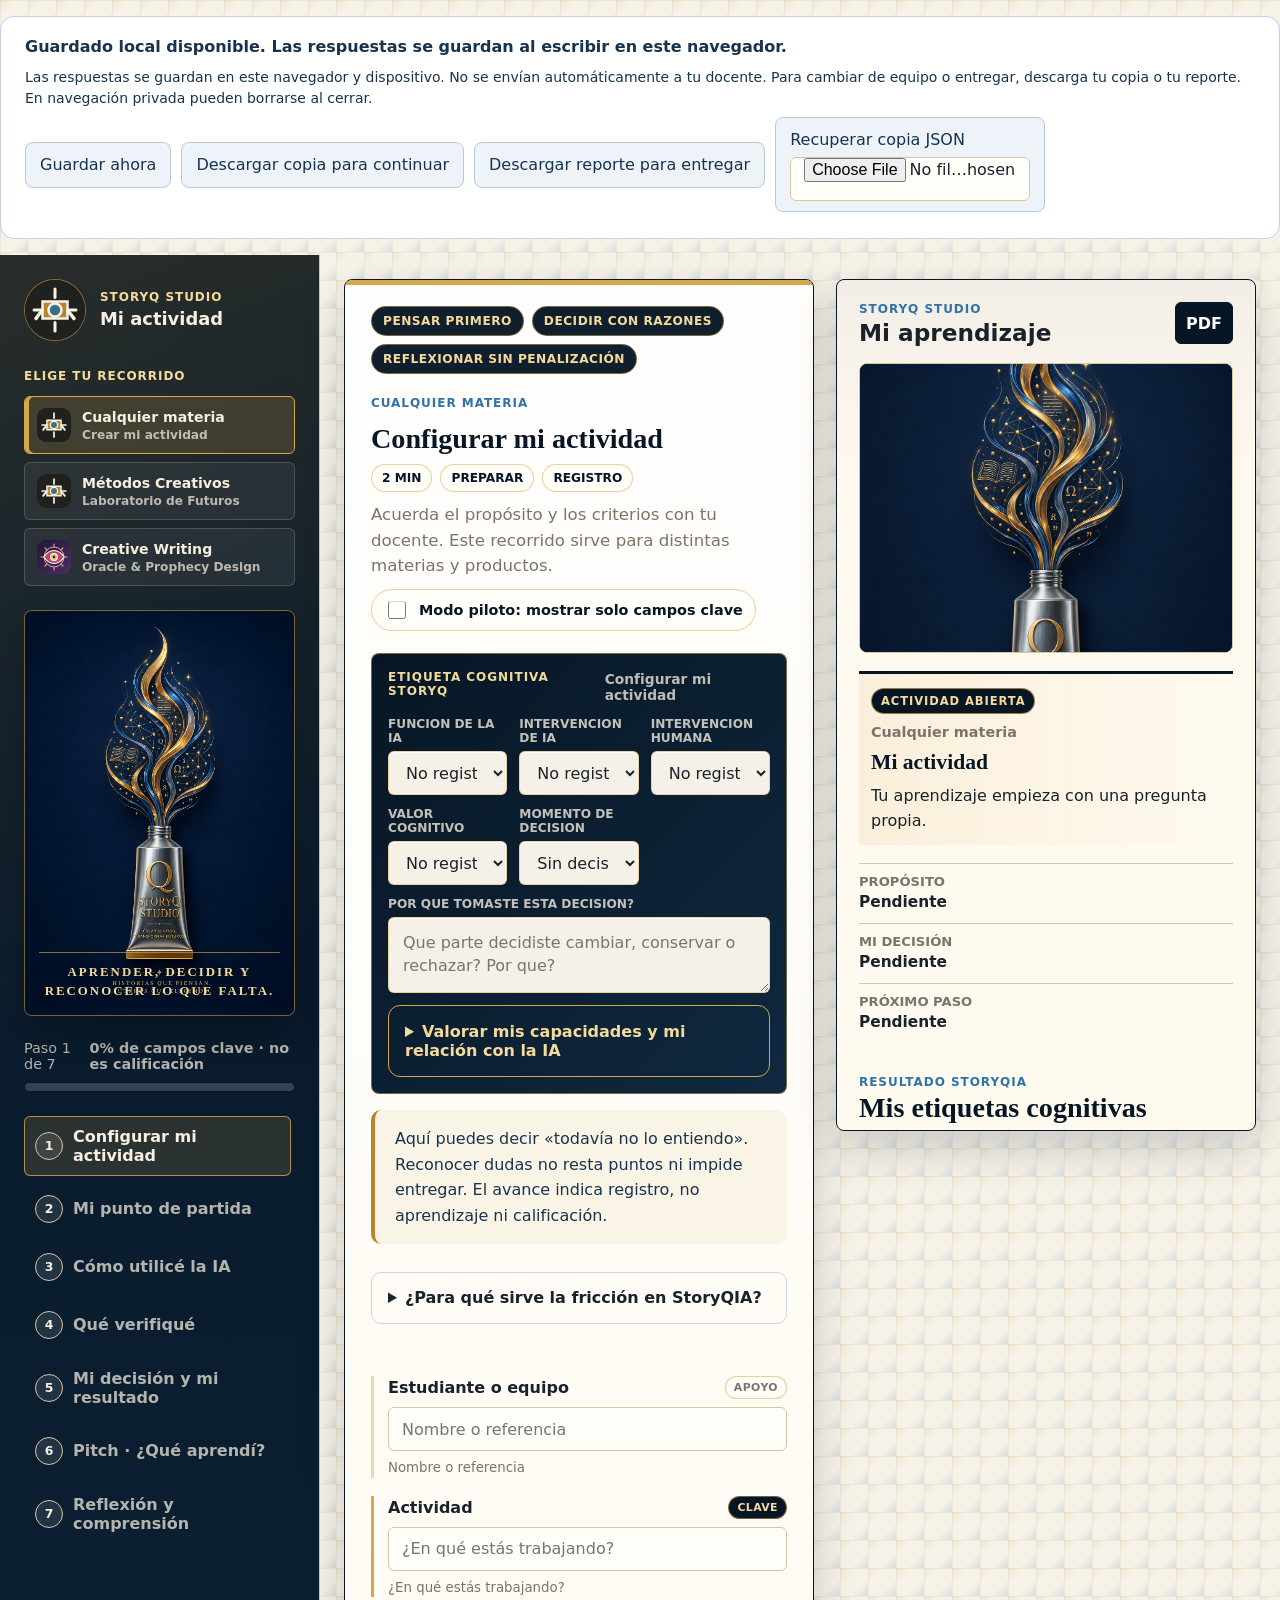
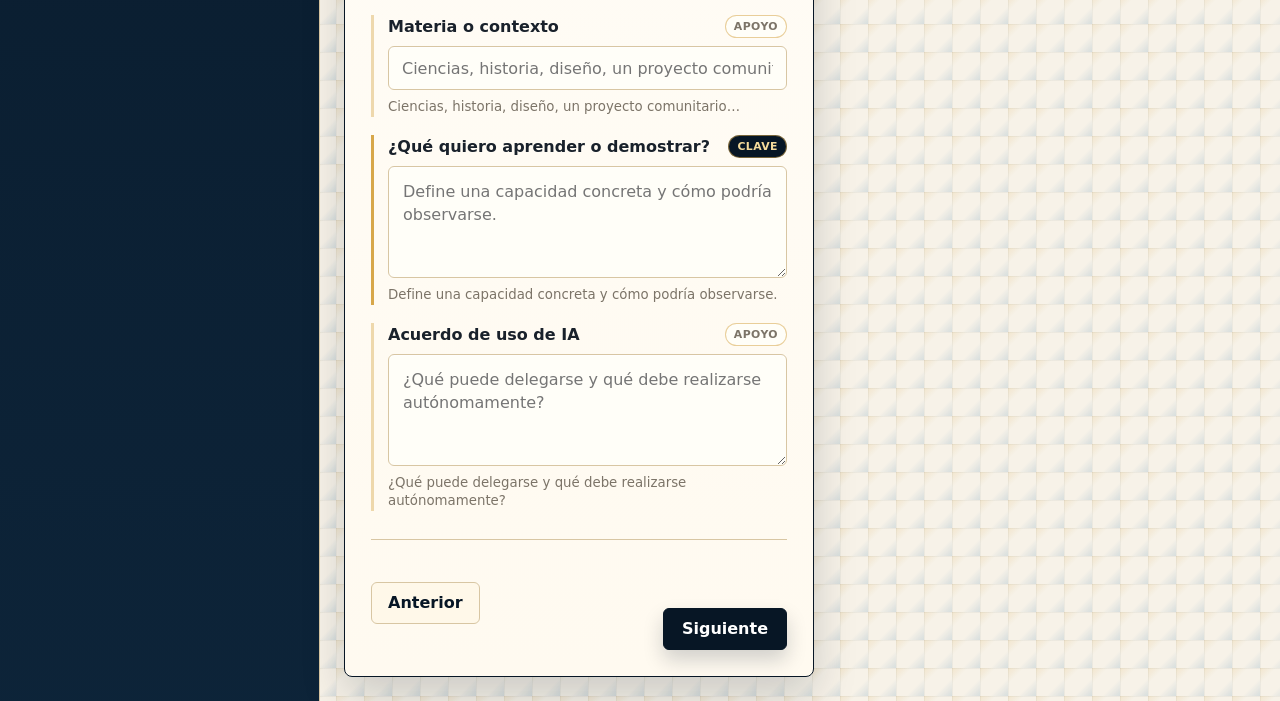
==== index.html @ 8373f688 "Generate complete six-dimension formative reading with cited record evidence" ====
<!doctype html>
<html lang="es">
  <head>
    <meta charset="utf-8">
    <meta name="viewport" content="width=device-width, initial-scale=1">
    <title>StoryQ Studio — Trazabilidad creativa</title>
    <link rel="stylesheet" href="./styles.css?v=diagnosis1">
  </head>
  <body>
    <section class="save-panel" aria-label="Guardar y recuperar mi trabajo">
      <strong id="saveStatus" role="status" aria-live="polite">Comprobando guardado…</strong>
      <p>Las respuestas se guardan en este navegador y dispositivo. No se envían automáticamente a tu docente. Para cambiar de equipo o entregar, descarga tu copia o tu reporte. En navegación privada pueden borrarse al cerrar.</p>
      <p id="storageWarning" role="status"></p>
      <div class="save-actions">
        <button type="button" id="saveNowBtn">Guardar ahora</button>
        <button type="button" id="backupBtn">Descargar copia para continuar</button>
        <button type="button" id="downloadReportBtn">Descargar reporte para entregar</button>
        <label class="restore-label">Recuperar copia JSON <input id="restoreFile" type="file" accept=".json,application/json"></label>
      </div>
      <p id="backupStatus" role="status" aria-live="polite"></p>
    </section>
    <div class="app-shell">
      <aside class="sidebar" aria-label="Progreso del laboratorio">
        <div class="brand">
          <img id="routeMark" src="./assets/future-lab-mark.svg" alt="Emblema de Métodos Creativos" class="brand-mark">
          <div>
            <p class="eyebrow">StoryQ Studio</p>
            <h1 id="routeTitle">Laboratorio de Futuros</h1>
          </div>
        </div>

        <section class="route-picker" aria-labelledby="routePickerTitle">
          <p id="routePickerTitle" class="eyebrow">Elige tu recorrido</p>
          <div id="routeNav" class="route-nav">
<button type="button" data-route="open"><img src="./assets/future-lab-mark.svg" alt=""><span><strong>Cualquier materia</strong><small>Crear mi actividad</small></span></button>
            <button type="button" data-route="methods">
              <img src="./assets/future-lab-mark.svg" alt="">
              <span><strong>Métodos Creativos</strong><small>Laboratorio de Futuros</small></span>
            </button>
            <button type="button" data-route="writing">
              <img src="./assets/oracle-prophecy-mark.svg" alt="">
              <span><strong>Creative Writing</strong><small>Oracle &amp; Prophecy Design</small></span>
            </button>
          </div>
        </section>

        <figure class="method-figure">
          <img id="routeHero" src="./assets/storyq-studio.png" alt="StoryQ Studio, crear sentido, transformar futuros">
          <figcaption id="routeTagline">Historias que piensan. Futuros que elegimos.</figcaption>
        </figure>

        <div class="progress-block">
          <div class="progress-copy">
            <span id="stepCounter">Paso 1 de 13</span>
            <strong id="completionText">0% completo</strong>
          </div>
          <div class="progress-track" aria-hidden="true">
            <div id="progressBar" class="progress-bar"></div>
          </div>
        </div>

        <nav id="stepNav" class="step-nav" aria-label="Pasos"></nav>
      </aside>

      <main class="workspace">
        <section class="editor-panel" aria-labelledby="stepTitle">
          <div id="studioRibbon" class="studio-ribbon">
            <span>Crear sentido</span>
            <span>Transformar futuros</span>
            <span>Diseñar artefactos</span>
          </div>

          <div class="step-heading">
            <p id="stepKicker" class="eyebrow">Sistema</p>
            <h2 id="stepTitle"></h2>
            <div id="stepMeta" class="step-meta" aria-label="Orientacion del paso"></div>
            <p id="stepPurpose" class="purpose"></p>
            <label class="pilot-toggle">
              <input id="pilotModeToggle" type="checkbox">
              <span id="pilotToggleLabel">Modo piloto: mostrar solo campos clave</span>
            </label>
            <p id="pilotModeNote" class="pilot-note" hidden>Recorrido reducido activo. Los campos de apoyo estan ocultos, pero no se borran.</p>
          </div>

          <section class="cognitive-card" aria-label="Etiqueta cognitiva StoryQ">
            <div class="cognitive-card-heading">
              <p class="eyebrow">Etiqueta cognitiva StoryQ</p>
              <strong id="cognitiveStepName">Proceso actual</strong>
            </div>
            <div id="cognitiveForm" class="cognitive-grid"></div>
          </section>

          <p class="learning-promise">Aquí puedes decir «todavía no lo entiendo». Reconocer dudas no resta puntos ni impide entregar. El avance indica registro, no aprendizaje ni calificación.</p>
          <details class="friction-guide"><summary>¿Para qué sirve la fricción en StoryQIA?</summary><p>Reducimos obstáculos operativos, proponemos retos con propósito y conservamos pausas de protección. Un reto debe ajustarse a la persona, la actividad y los apoyos.</p><a href="./assets/taxonomia-friccion-storyq-v3.png" target="_blank" rel="noopener">Ver la taxonomía de la fricción</a></details>
          <form id="stepForm" class="field-grid"></form>

          <div class="actions">
            <button id="prevBtn" class="ghost" type="button">Anterior</button>
            <div class="action-cluster">
              <button id="sampleBtn" class="ghost" type="button">Cargar caso demo</button>
              <button id="aiBtn" class="secondary" type="button">Ver contrapunto de muestra</button>
              <button id="nextBtn" class="primary" type="button">Siguiente</button>
            </div>
          </div>
        </section>

        <aside class="preview-panel" aria-labelledby="previewTitle">
          <div class="preview-header">
            <div>
              <p class="eyebrow">StoryQ Studio</p>
              <h2 id="previewTitle">Ficha curatorial</h2>
            </div>
            <button id="printBtn" class="icon-button" type="button" title="Imprimir o guardar como PDF" aria-label="Imprimir o guardar como PDF">
              <span aria-hidden="true">PDF</span>
            </button>
          </div>

          <div class="artifact-visual" aria-hidden="true">
            <img src="./assets/storyq-studio.png" alt="">
          </div>

          <article class="museum-label">
            <p id="labelType" class="label-number">Objeto especulativo</p>
            <p class="label-meta" id="labelWorld">Sociedad por definir</p>
            <h3 id="labelObject">Artefacto sin nombre</h3>
            <p id="labelText">La ficha aparecerá cuando escribas el texto curatorial o completes los campos centrales del laboratorio.</p>
          </article>

          <div class="summary-list">
            <div>
              <span id="summaryLabelOne">Dilema</span>
              <strong id="summaryDilemma">Pendiente</strong>
            </div>
            <div>
              <span id="summaryLabelTwo">Persona producida</span>
              <strong id="summaryHuman">Pendiente</strong>
            </div>
            <div>
              <span id="summaryLabelThree">Problema social</span>
              <strong id="summaryIssue">Pendiente</strong>
            </div>
          </div>

          <section id="cognitiveResults" class="cognitive-results" aria-label="Etiquetas cognitivas del recorrido"><p class="eyebrow">Resultado STORYQIA</p><h2>Mis etiquetas cognitivas</h2><div id="cognitiveLabels"></div></section>

          <section class="journey-panel" aria-label="Vista global del recorrido">
            <div class="journey-header">
              <div>
                <p id="journeyEyebrow" class="eyebrow">Vista global</p>
                <h3 id="journeyTitle">Recorrido del pensamiento</h3>
              </div>
            </div>
            <div id="journeyMap" class="journey-map"></div>
          </section>

          <section class="core-panel" aria-label="Campos clave">
            <div class="core-header">
              <div>
                <p id="coreEyebrow" class="eyebrow">Campos clave</p>
                <h3 id="coreTitle">Base del reporte</h3>
              </div>
              <strong id="coreCompletion">0/0</strong>
            </div>
            <div class="core-track" aria-hidden="true">
              <div id="coreBar"></div>
            </div>
            <p id="coreMessage">Completa los campos clave para fortalecer la trazabilidad.</p>
            <ul id="coreMissingList" class="core-missing"></ul>
          </section>

          <section class="trace-panel" aria-label="Trazabilidad cognitiva">
            <div class="trace-header">
              <div>
                <p id="traceEyebrow" class="eyebrow">Trazabilidad</p>
                <h3 id="traceTitle">Proceso de pensamiento</h3>
              </div>
              <strong id="traceScore">0 decisiones</strong>
            </div>
            <div class="trace-metrics">
              <div><span id="humanMetricLabel">Humano</span><strong id="humanPercent">100%</strong></div>
              <div><span id="aiMetricLabel">IA</span><strong id="aiPercent">0%</strong></div>
              <div><span id="iterationMetricLabel">Iteraciones</span><strong id="iterationCount">0</strong></div>
            </div>
            <ol id="timelineList" class="timeline-list"></ol>
          </section>

          <div class="export-actions">
            <button id="evidenceBtn" class="secondary full" type="button">Ver reporte StoryQ</button>
            <button id="resetBtn" class="danger full" type="button">Limpiar laboratorio</button>
          </div>

          <section id="evidencePanel" class="evidence-panel" hidden>
            <div class="evidence-header">
              <p class="eyebrow">Reporte StoryQ</p>
              <div class="report-actions">
                <button id="copyReadableBtn" class="ghost compact" type="button">Copiar texto</button>
                <button id="copyEvidenceBtn" class="ghost compact" type="button">Copiar datos</button>
              </div>
            </div>
            <div id="readableReport" class="readable-report"></div>
            <textarea id="evidenceText" readonly aria-label="Evidencia del laboratorio"></textarea>
            <p id="copyStatus" class="copy-status" aria-live="polite"></p>
          </section>
        </aside>
      </main>
    </div>

    <script src="./storage.js?v=save1"></script>
    <script src="./reflection.js?v=save1"></script>
    <script src="./cognitive-diagnosis.js?v=diagnosis1"></script>
    <script src="./cognitive-label.js?v=diagnosis1"></script>
    <script src="./app.js?v=diagnosis1"></script>
  </body>
</html>
---- styles.css ----
:root {
  --ink: #19212b;
  --light-ink: #f7efe0;
  --muted: #7c7468;
  --line: #d8c6a3;
  --paper: #f7f2e8;
  --panel: #fffaf0;
  --black: #071625;
  --green: #2d6f61;
  --red: #b94b3f;
  --gold: #d7a74a;
  --gold-soft: #f5db9b;
  --cyan: #2f73a8;
  --navy: #071625;
  --navy-soft: #102941;
  --silver: #c9d0d4;
  --shadow: 0 18px 44px rgba(7, 22, 37, 0.18);
}

* {
  box-sizing: border-box;
}

body {
  margin: 0;
  min-height: 100vh;
  background:
    linear-gradient(135deg, rgba(215, 167, 74, 0.18), transparent 28%),
    linear-gradient(315deg, rgba(47, 115, 168, 0.16), transparent 32%),
    linear-gradient(rgba(7, 22, 37, 0.045) 1px, transparent 1px),
    linear-gradient(90deg, rgba(7, 22, 37, 0.045) 1px, transparent 1px),
    var(--paper);
  background-size: 28px 28px;
  color: var(--ink);
  font-family: Inter, ui-sans-serif, system-ui, -apple-system, BlinkMacSystemFont, "Segoe UI", sans-serif;
}

button,
textarea,
input,
select {
  font: inherit;
}

button {
  min-height: 42px;
  border: 1px solid var(--black);
  border-radius: 6px;
  cursor: pointer;
  font-weight: 760;
  letter-spacing: 0;
}

button:focus-visible,
textarea:focus-visible,
input:focus-visible,
select:focus-visible {
  outline: 3px solid rgba(58, 112, 132, 0.32);
  outline-offset: 2px;
}

.app-shell {
  display: grid;
  grid-template-columns: minmax(260px, 320px) 1fr;
  min-height: 100vh;
}

.sidebar {
  display: flex;
  flex-direction: column;
  gap: 24px;
  padding: 24px;
  border-right: 1px solid var(--line);
  background:
    linear-gradient(160deg, rgba(215, 167, 74, 0.16), transparent 38%),
    linear-gradient(180deg, rgba(7, 22, 37, 0.97), rgba(13, 36, 57, 0.97)),
    var(--navy);
  backdrop-filter: blur(10px);
  color: var(--light-ink);
}

.brand {
  display: flex;
  align-items: center;
  gap: 14px;
  padding-bottom: 4px;
}

.brand-mark {
  width: 62px;
  height: 62px;
  border: 1px solid rgba(215, 167, 74, 0.64);
  border-radius: 999px;
  background: var(--navy);
  object-fit: cover;
  object-position: 50% 72%;
  flex: 0 0 auto;
}

.method-figure {
  position: relative;
  display: grid;
  place-items: center;
  margin: 0;
  min-height: 300px;
  overflow: hidden;
  border: 1px solid rgba(215, 167, 74, 0.55);
  border-radius: 8px;
  background: #061322;
  box-shadow: inset 0 0 0 1px rgba(255, 250, 240, 0.08), 0 18px 34px rgba(0, 0, 0, 0.22);
}

.route-picker {
  display: grid;
  gap: 8px;
}

.route-nav {
  display: grid;
  gap: 8px;
}

.route-nav button {
  display: grid;
  grid-template-columns: 42px 1fr;
  align-items: center;
  gap: 3px;
  min-height: 0;
  padding: 11px 12px;
  border-color: rgba(247, 239, 224, 0.18);
  background: rgba(255, 250, 240, 0.06);
  color: rgba(247, 239, 224, 0.72);
  text-align: left;
}

.route-nav button > img {
  width: 34px;
  height: 34px;
  border-radius: 9px;
}

.route-nav button strong,
.route-nav button span,
.route-nav button small {
  display: block;
}

.route-nav button strong {
  color: var(--light-ink);
  font-size: 0.88rem;
}

.route-nav button small {
  margin-top: 3px;
  color: inherit;
  font-size: 0.76rem;
  font-weight: 600;
}

.route-nav button.active {
  border-color: var(--gold);
  background: rgba(215, 167, 74, 0.18);
  box-shadow: inset 4px 0 0 var(--gold);
}

body[data-route="writing"] {
  --gold: #b7496b;
  --gold-soft: #f4bfd0;
  --cyan: #7055a6;
  --navy-soft: #442a60;
}


.method-figure img {
  width: 100%;
  height: 100%;
  max-height: 420px;
  object-fit: cover;
  object-position: 50% 35%;
  filter: saturate(1.05) contrast(1.04);
}

.method-figure figcaption {
  position: absolute;
  right: 14px;
  bottom: 14px;
  left: 14px;
  border-top: 1px solid rgba(215, 167, 74, 0.62);
  padding-top: 10px;
  color: var(--gold-soft);
  font-family: Georgia, "Times New Roman", serif;
  font-size: 0.8rem;
  font-weight: 700;
  letter-spacing: 0.16em;
  line-height: 1.45;
  text-align: center;
  text-transform: uppercase;
  text-shadow: 0 2px 10px rgba(0, 0, 0, 0.65);
}

.eyebrow {
  margin: 0 0 5px;
  color: var(--cyan);
  font-size: 0.75rem;
  font-weight: 850;
  letter-spacing: 0.08em;
  text-transform: uppercase;
}

.sidebar .eyebrow {
  color: var(--gold-soft);
}

.sidebar h1 {
  color: var(--light-ink);
}

h1,
h2,
h3,
p {
  overflow-wrap: anywhere;
}

h1 {
  margin: 0;
  font-size: 1.12rem;
  line-height: 1.12;
}

h2 {
  margin: 0;
  font-size: clamp(1.55rem, 2.2vw, 2.55rem);
  line-height: 1.02;
}

h3 {
  margin: 0;
  font-size: 1.35rem;
  line-height: 1.12;
}

.progress-block {
  display: grid;
  gap: 10px;
}

.progress-copy {
  display: flex;
  justify-content: space-between;
  gap: 12px;
  color: rgba(247, 239, 224, 0.72);
  font-size: 0.9rem;
}

.progress-track {
  height: 10px;
  overflow: hidden;
  border: 1px solid var(--black);
  border-radius: 999px;
  background: rgba(255, 250, 240, 0.18);
}

.progress-bar {
  width: 0%;
  height: 100%;
  background: linear-gradient(90deg, var(--silver), var(--gold));
  transition: width 180ms ease;
}

.step-nav {
  display: grid;
  gap: 8px;
  overflow: auto;
  padding-right: 4px;
}

.step-tab {
  display: grid;
  grid-template-columns: 28px 1fr;
  gap: 10px;
  align-items: center;
  width: 100%;
  padding: 10px;
  border-color: transparent;
  background: transparent;
  color: rgba(247, 239, 224, 0.72);
  text-align: left;
}

.step-tab span:first-child {
  display: grid;
  place-items: center;
  width: 28px;
  height: 28px;
  border: 1px solid var(--line);
  border-radius: 999px;
  background: rgba(255, 250, 240, 0.1);
  color: var(--light-ink);
  font-size: 0.78rem;
}

.step-tab.active {
  border-color: rgba(215, 167, 74, 0.8);
  background: rgba(215, 167, 74, 0.16);
  color: var(--light-ink);
}

.step-tab.complete span:first-child {
  border-color: var(--gold);
  background: var(--gold);
  color: var(--navy);
}

.workspace {
  display: grid;
  grid-template-columns: minmax(0, 1fr) minmax(310px, 420px);
  gap: 22px;
  padding: 24px;
}

.editor-panel,
.preview-panel {
  border: 1px solid var(--black);
  border-radius: 8px;
  background: var(--panel);
  box-shadow: var(--shadow);
}

.editor-panel {
  display: grid;
  grid-template-rows: auto 1fr auto;
  min-height: calc(100vh - 48px);
  padding: 26px;
  background:
    linear-gradient(180deg, rgba(255, 255, 255, 0.88), rgba(255, 250, 240, 0.96)),
    var(--panel);
  position: relative;
  overflow: hidden;
}

.editor-panel::before {
  content: "";
  position: absolute;
  inset: 0;
  border-top: 5px solid var(--gold);
  pointer-events: none;
}

.studio-ribbon {
  display: flex;
  flex-wrap: wrap;
  gap: 8px;
  margin-bottom: 22px;
}

.studio-ribbon span {
  border: 1px solid rgba(215, 167, 74, 0.52);
  border-radius: 999px;
  background: rgba(7, 22, 37, 0.96);
  color: var(--gold-soft);
  padding: 7px 11px;
  font-size: 0.76rem;
  font-weight: 780;
  letter-spacing: 0.04em;
  text-transform: uppercase;
}

.step-heading {
  display: grid;
  gap: 10px;
  max-width: 850px;
  position: relative;
  z-index: 1;
}

.step-heading h2 {
  font-family: Georgia, "Times New Roman", serif;
  color: var(--navy);
}

.step-meta {
  display: flex;
  flex-wrap: wrap;
  gap: 8px;
}

.step-meta span {
  border: 1px solid rgba(215, 167, 74, 0.52);
  border-radius: 999px;
  background: #fffef8;
  color: var(--navy);
  padding: 6px 10px;
  font-size: 0.76rem;
  font-weight: 820;
  text-transform: uppercase;
}

.cognitive-card {
  display: grid;
  gap: 14px;
  margin-top: 22px;
  border: 1px solid rgba(215, 167, 74, 0.55);
  border-radius: 8px;
  background:
    linear-gradient(135deg, rgba(7, 22, 37, 0.96), rgba(16, 41, 65, 0.96)),
    var(--navy);
  color: var(--light-ink);
  padding: 16px;
  position: relative;
  z-index: 1;
}

.cognitive-card-heading {
  display: flex;
  align-items: center;
  justify-content: space-between;
  gap: 12px;
}

.cognitive-card-heading .eyebrow {
  color: var(--gold-soft);
}

.cognitive-card-heading strong {
  color: rgba(247, 239, 224, 0.76);
  font-size: 0.86rem;
}

.cognitive-grid {
  display: grid;
  grid-template-columns: repeat(3, minmax(0, 1fr));
  gap: 12px;
}

.mini-field {
  display: grid;
  gap: 6px;
}

.mini-field span {
  color: rgba(247, 239, 224, 0.78);
  font-size: 0.76rem;
  font-weight: 820;
  text-transform: uppercase;
}

.mini-field select,
.mini-field textarea {
  border-color: rgba(215, 167, 74, 0.42);
  background: rgba(255, 250, 240, 0.96);
  color: var(--ink);
}

.mini-field textarea {
  min-height: 76px;
}

.mini-field.wide {
  grid-column: 1 / -1;
}

.purpose {
  margin: 0;
  max-width: 850px;
  color: var(--muted);
  font-size: 1.04rem;
  line-height: 1.55;
}

.pilot-toggle {
  display: flex;
  align-items: center;
  gap: 10px;
  width: fit-content;
  border: 1px solid rgba(215, 167, 74, 0.52);
  border-radius: 999px;
  background: #fffef8;
  padding: 8px 12px;
  color: var(--navy);
  font-size: 0.9rem;
  font-weight: 780;
}

.pilot-toggle input {
  width: 18px;
  min-height: 18px;
  accent-color: var(--gold);
}

.pilot-note {
  margin: 0;
  border-left: 3px solid var(--gold);
  background: rgba(215, 167, 74, 0.12);
  color: var(--muted);
  padding: 8px 10px;
  line-height: 1.4;
}

.field-grid {
  display: grid;
  align-content: start;
  gap: 18px;
  padding: 28px 0;
}

.field {
  display: grid;
  gap: 8px;
  border-left: 3px solid rgba(215, 167, 74, 0.42);
  padding-left: 14px;
}

.field label {
  display: flex;
  align-items: center;
  justify-content: space-between;
  gap: 12px;
  font-weight: 820;
}

.field label strong {
  border: 1px solid rgba(215, 167, 74, 0.54);
  border-radius: 999px;
  padding: 4px 8px;
  font-size: 0.68rem;
  letter-spacing: 0.04em;
  text-transform: uppercase;
  white-space: nowrap;
}

.core-field {
  border-left-color: var(--gold);
}

.core-field label strong {
  background: var(--navy);
  color: var(--gold-soft);
}

.support-field label strong {
  background: #fffef8;
  color: var(--muted);
}

.field small {
  color: var(--muted);
  line-height: 1.4;
}

textarea,
input,
select {
  width: 100%;
  border: 1px solid var(--line);
  border-radius: 6px;
  background: #fffef8;
  color: var(--ink);
  box-shadow: inset 0 1px 0 rgba(255, 255, 255, 0.7);
}

textarea {
  min-height: 112px;
  resize: vertical;
  padding: 13px 14px;
  line-height: 1.45;
}

input,
select {
  min-height: 44px;
  padding: 0 13px;
}

.two-column {
  grid-template-columns: repeat(2, minmax(0, 1fr));
}

.actions,
.export-actions,
.preview-header {
  display: flex;
  align-items: center;
  gap: 10px;
}

.actions {
  justify-content: space-between;
  border-top: 1px solid var(--line);
  padding-top: 16px;
}

.action-cluster {
  display: flex;
  flex-wrap: wrap;
  justify-content: flex-end;
  gap: 10px;
}

.primary {
  background: var(--navy);
  color: white;
  padding: 0 18px;
  box-shadow: 0 10px 20px rgba(7, 22, 37, 0.18);
}

.secondary,
.ghost {
  background: #fff8e9;
  color: var(--black);
  padding: 0 16px;
}

.secondary {
  border-color: rgba(215, 167, 74, 0.86);
  background: linear-gradient(180deg, #fff9e9, #f5dfaa);
}

.ghost {
  border-color: var(--line);
}

.danger {
  border-color: #8e322a;
  background: #fff3ef;
  color: #8e322a;
}

.preview-panel {
  position: sticky;
  top: 24px;
  display: flex;
  flex-direction: column;
  gap: 18px;
  max-height: calc(100vh - 48px);
  overflow: auto;
  padding: 22px;
  background:
    linear-gradient(180deg, rgba(7, 22, 37, 0.05), transparent 24%),
    var(--panel);
}

.preview-header {
  justify-content: space-between;
}

.preview-header h2 {
  font-size: 1.45rem;
}

.icon-button {
  min-width: 52px;
  padding: 0 10px;
  background: var(--navy);
  color: white;
}

.artifact-visual {
  position: relative;
  min-height: 290px;
  border: 1px solid var(--line);
  border-radius: 8px;
  background: var(--navy);
  overflow: hidden;
  box-shadow: inset 0 0 0 1px rgba(255, 250, 240, 0.1);
}

.artifact-visual img {
  width: 100%;
  height: 100%;
  min-height: 290px;
  object-fit: cover;
  object-position: 50% 34%;
}

.museum-label {
  display: grid;
  gap: 10px;
  border-top: 3px solid var(--black);
  padding-top: 14px;
  background: linear-gradient(90deg, rgba(215, 167, 74, 0.13), transparent);
  padding-right: 12px;
  padding-bottom: 12px;
  padding-left: 12px;
}

.label-number {
  width: fit-content;
  margin: 0;
  border: 1px solid rgba(215, 167, 74, 0.7);
  border-radius: 999px;
  background: var(--navy);
  color: var(--gold-soft);
  padding: 5px 9px;
  font-size: 0.72rem;
  font-weight: 850;
  letter-spacing: 0.08em;
  text-transform: uppercase;
}

.museum-label h3 {
  font-family: Georgia, "Times New Roman", serif;
  color: var(--navy);
}

.label-meta {
  margin: 0;
  color: var(--muted);
  font-size: 0.9rem;
  font-weight: 760;
}

.museum-label p:last-child {
  margin: 0;
  color: var(--ink);
  line-height: 1.55;
}

.summary-list {
  display: grid;
  gap: 10px;
}

.summary-list div {
  display: grid;
  gap: 3px;
  border-top: 1px solid var(--line);
  padding-top: 10px;
}

.summary-list span {
  color: var(--muted);
  font-size: 0.82rem;
  font-weight: 820;
  text-transform: uppercase;
}

.summary-list strong {
  font-size: 0.96rem;
  line-height: 1.35;
}

.journey-panel {
  display: grid;
  gap: 12px;
  border: 1px solid rgba(7, 22, 37, 0.14);
  border-radius: 8px;
  background: #f8f4eb;
  padding: 14px;
}

.journey-header h3 {
  color: var(--navy);
  font-family: Georgia, "Times New Roman", serif;
  font-size: 1.08rem;
}

.journey-map {
  display: grid;
  gap: 8px;
}

.journey-item {
  display: grid;
  grid-template-columns: 28px 1fr;
  gap: 10px;
  align-items: start;
  position: relative;
}

.journey-item:not(:last-child)::after {
  content: "";
  position: absolute;
  left: 13px;
  top: 30px;
  bottom: -8px;
  width: 2px;
  background: rgba(7, 22, 37, 0.12);
}

.journey-item > span {
  display: grid;
  place-items: center;
  width: 28px;
  aspect-ratio: 1;
  border: 1px solid rgba(7, 22, 37, 0.18);
  border-radius: 50%;
  background: var(--panel);
  color: var(--muted);
  font-size: 0.78rem;
  font-weight: 850;
  z-index: 1;
}

.journey-item.filled > span {
  border-color: rgba(215, 167, 74, 0.78);
  background: var(--navy);
  color: var(--gold-soft);
}

.journey-item div {
  display: grid;
  gap: 2px;
  min-width: 0;
  border-bottom: 1px solid rgba(7, 22, 37, 0.08);
  padding-bottom: 8px;
}

.journey-item strong {
  color: var(--navy);
  font-size: 0.82rem;
  text-transform: uppercase;
}

.journey-item p {
  margin: 0;
  color: var(--muted);
  font-size: 0.88rem;
  line-height: 1.35;
}

.core-panel {
  display: grid;
  gap: 10px;
  border: 1px solid rgba(215, 167, 74, 0.55);
  border-radius: 8px;
  background: #fffef8;
  padding: 14px;
}

.core-header {
  display: flex;
  align-items: start;
  justify-content: space-between;
  gap: 14px;
}

.core-header h3 {
  color: var(--navy);
  font-family: Georgia, "Times New Roman", serif;
  font-size: 1.08rem;
}

.core-header > strong {
  border: 1px solid rgba(215, 167, 74, 0.62);
  border-radius: 999px;
  background: var(--navy);
  color: var(--gold-soft);
  padding: 5px 9px;
  white-space: nowrap;
}

.core-track {
  height: 9px;
  overflow: hidden;
  border: 1px solid var(--line);
  border-radius: 999px;
  background: #f4ead7;
}

.core-track div {
  width: 0%;
  height: 100%;
  background: linear-gradient(90deg, var(--gold), var(--navy-soft));
  transition: width 180ms ease;
}

#coreMessage {
  margin: 0;
  color: var(--muted);
  line-height: 1.4;
}

.core-missing {
  display: grid;
  gap: 5px;
  margin: 0;
  padding-left: 20px;
  color: var(--muted);
  font-size: 0.88rem;
}

.core-missing li::marker {
  color: var(--gold);
}

.trace-panel {
  display: grid;
  gap: 14px;
  border: 1px solid rgba(215, 167, 74, 0.55);
  border-radius: 8px;
  background:
    linear-gradient(180deg, rgba(7, 22, 37, 0.96), rgba(16, 41, 65, 0.98)),
    var(--navy);
  color: var(--light-ink);
  padding: 16px;
}

.trace-header {
  display: flex;
  align-items: start;
  justify-content: space-between;
  gap: 14px;
}

.trace-header .eyebrow {
  color: var(--gold-soft);
}

.trace-header h3 {
  color: var(--light-ink);
  font-family: Georgia, "Times New Roman", serif;
  font-size: 1.12rem;
}

.trace-header > strong {
  border: 1px solid rgba(215, 167, 74, 0.62);
  border-radius: 999px;
  color: var(--gold-soft);
  padding: 5px 9px;
  white-space: nowrap;
}

.trace-metrics {
  display: grid;
  grid-template-columns: repeat(3, minmax(0, 1fr));
  gap: 8px;
}

.trace-metrics div {
  display: grid;
  gap: 3px;
  border: 1px solid rgba(255, 250, 240, 0.13);
  border-radius: 6px;
  background: rgba(255, 250, 240, 0.07);
  padding: 9px;
}

.trace-metrics span {
  color: rgba(247, 239, 224, 0.64);
  font-size: 0.7rem;
  font-weight: 820;
  text-transform: uppercase;
}

.trace-metrics strong {
  color: var(--gold-soft);
}

.timeline-list {
  display: grid;
  gap: 10px;
  margin: 0;
  padding-left: 22px;
}

.timeline-list li::marker {
  color: var(--gold);
}

.timeline-list li {
  padding-left: 4px;
}

.timeline-list strong,
.timeline-list span {
  display: block;
}

.timeline-list strong {
  color: var(--light-ink);
  font-size: 0.9rem;
}

.timeline-list span {
  color: rgba(247, 239, 224, 0.68);
  font-size: 0.8rem;
  line-height: 1.35;
}

.export-actions {
  display: grid;
  margin-top: auto;
}

.full {
  width: 100%;
}

.compact {
  min-height: 34px;
  padding: 0 12px;
}

.evidence-panel {
  display: grid;
  gap: 10px;
  border-top: 1px solid var(--line);
  padding-top: 14px;
}

.evidence-header {
  display: flex;
  align-items: center;
  justify-content: space-between;
  gap: 10px;
}

.report-actions {
  display: flex;
  flex-wrap: wrap;
  justify-content: flex-end;
  gap: 8px;
}

.evidence-panel textarea {
  min-height: 210px;
  font-family: ui-monospace, SFMono-Regular, Menlo, Monaco, Consolas, "Liberation Mono", monospace;
  font-size: 0.78rem;
  line-height: 1.45;
}

.readable-report {
  display: grid;
  gap: 14px;
}

.readable-report section {
  display: grid;
  gap: 10px;
  border: 1px solid rgba(215, 167, 74, 0.36);
  border-radius: 8px;
  background: rgba(255, 250, 240, 0.72);
  padding: 12px;
}

.readable-report h4 {
  margin: 0;
  color: var(--navy);
  font-family: Georgia, "Times New Roman", serif;
  font-size: 1rem;
}

.readable-report ul,
.readable-report ol {
  display: grid;
  gap: 8px;
  margin: 0;
  padding-left: 20px;
}

.readable-report li {
  color: var(--ink);
  line-height: 1.38;
}

.readable-report li::marker {
  color: var(--gold);
}

.report-metrics {
  display: grid;
  grid-template-columns: repeat(2, minmax(0, 1fr));
  gap: 8px;
}

.report-metrics div {
  display: grid;
  gap: 3px;
  border-radius: 6px;
  background: #fffef8;
  padding: 9px;
}

.report-metrics span,
.readable-report dt,
.report-list span,
.report-timeline span {
  color: var(--muted);
  font-size: 0.74rem;
  font-weight: 820;
  text-transform: uppercase;
}

.report-metrics strong {
  color: var(--navy);
  font-size: 1.05rem;
}

.readable-report dl {
  display: grid;
  gap: 8px;
  margin: 0;
}

.readable-report dd {
  margin: -4px 0 4px;
  line-height: 1.4;
}

.report-list strong,
.report-list span,
.report-timeline strong,
.report-timeline span {
  display: block;
}

.report-list strong,
.report-timeline strong {
  color: var(--navy);
}

.copy-status {
  min-height: 20px;
  margin: 0;
  color: var(--muted);
  font-size: 0.86rem;
}

.ai-output {
  border-left: 4px solid var(--cyan);
  padding: 12px 14px;
  background: #edf5f5;
  color: var(--ink);
  line-height: 1.45;
}

@media (max-width: 1040px) {
  .app-shell {
    grid-template-columns: 1fr;
  }

  .sidebar {
    position: static;
    border-right: 0;
    border-bottom: 1px solid var(--line);
  }

  .step-nav {
    grid-template-columns: repeat(2, minmax(0, 1fr));
  }

  .workspace {
    grid-template-columns: 1fr;
  }

  .editor-panel {
    min-height: auto;
  }

  .preview-panel {
    position: static;
    max-height: none;
  }

  .cognitive-grid {
    grid-template-columns: repeat(2, minmax(0, 1fr));
  }
}

@media (max-width: 640px) {
  .sidebar,
  .workspace,
  .editor-panel,
  .preview-panel {
    padding: 16px;
  }

  .workspace {
    gap: 16px;
  }

  .step-nav,
  .two-column,
  .cognitive-grid,
  .trace-metrics {
    grid-template-columns: 1fr;
  }

  .actions {
    display: grid;
    grid-template-columns: 1fr;
  }

  .actions button,
  .action-cluster {
    width: 100%;
  }

  .action-cluster {
    display: grid;
  }
}

@media print {
  body {
    background: white;
  }

  .sidebar,
  .editor-panel,
  .export-actions,
  .icon-button {
    display: none;
  }

  .app-shell,
  .workspace {
    display: block;
    padding: 0;
  }

  .preview-panel {
    position: static;
    max-height: none;
    border: 0;
    box-shadow: none;
  }
}

.learning-promise { padding: 16px 20px; border-left: 4px solid #b9842d; border-radius: 10px; background: #faf4e7; color: #17334e; line-height: 1.6; }
.report-details { white-space: pre-wrap; overflow-wrap: anywhere; font: inherit; }
.readable-report dd { white-space: pre-wrap; overflow-wrap: anywhere; }
@media print { #evidencePanel { display: block !important; } #evidenceText, .report-actions, .copy-status { display: none; } .readable-report section { break-inside: avoid; } }

[hidden] { display: none !important; }
@media print { #evidencePanel[hidden] { display: block !important; } }

.friction-guide { margin: 12px 0 24px; padding: 12px 16px; border: 1px solid #cbd5df; border-radius: 10px; line-height: 1.6; }
.friction-guide summary { cursor: pointer; font-weight: 650; }

.save-panel { margin: 16px auto; max-width: 1500px; padding: 18px 24px; border: 1px solid #c6d2df; border-radius: 14px; background: #fff; color: #17334e; line-height: 1.5; }
.save-panel p { margin: 8px 0; font-size: 14px; }
.save-actions { display: flex; flex-wrap: wrap; align-items: center; gap: 10px; }
.save-actions button, .restore-label { padding: 10px 14px; background: #edf3f8; color: #17334e; border: 1px solid #b8c9da; border-radius: 8px; font: inherit; }
.restore-label input { display: block; max-width: 240px; margin-top: 5px; }
#saveStatus[data-state="error"], #storageWarning:not(:empty) { color: #993d13; }
@media print { .save-panel { display: none; } }

.cognitive-results { margin: 24px 0; }
.cognitive-results h2 { font-family: Georgia, serif; color: #071625; }
.result-label { display: grid; grid-template-columns: 22% minmax(0,1fr); background: #fffaf0; border: 2px solid #102941; border-radius: 18px; margin: 20px 0; overflow: hidden; color: #102941; }
.label-brand { background: #071625; color: #f5db9b; padding: 20px 10px; display: flex; flex-direction: column; align-items: center; text-align: center; gap: 12px; }
.label-brand strong { font-size: 17px; }
.label-brand span,.label-brand b { font-size: 11px; overflow-wrap: anywhere; }
.label-brand p { font: italic 15px/1.5 Georgia,serif; color: #fffaf0; }
.label-brand img { width: 100%; border-radius: 8px; }
.label-content { min-width: 0; padding: 18px; }
.label-kicker { text-transform: uppercase; font-weight: 800; letter-spacing: .06em; }
.label-content header h3 { color: #b9842d; font-size: 28px; margin: 6px 0; }
.label-content header p { font-weight: 700; }
.label-content dl { margin: 10px 0; }
.label-content dt { font-size: 11px; text-transform: uppercase; font-weight: 700; color: #2f73a8; }
.label-content dd { margin: 4px 0 12px; font-size: 14px; white-space: pre-wrap; overflow-wrap: anywhere; }
.label-identity,.label-interventions { display: grid; grid-template-columns: repeat(2,minmax(0,1fr)); gap: 8px 18px; }
.label-box { border: 1px solid #102941; border-radius: 12px; padding: 12px; margin: 12px 0; }
.label-box h4 { margin: 0 0 10px; font-size: 14px; text-transform: uppercase; }
.label-box p,.label-evidence p { white-space: pre-wrap; overflow-wrap: anywhere; font-size: 13px; line-height: 1.55; }
.label-note { font-size: 11px !important; color: #53616b; }
.label-values { list-style: none; padding: 0; margin: 0; }
.label-values li { display: flex; justify-content: space-between; gap: 10px; padding: 8px 0; border-bottom: 1px solid #e3d6bc; font-size: 13px; }
.label-values strong { color: #2d6f61; font-size: 11px; }
.label-values small { display: block; margin-top: 4px; font-size: 11px; color: #53616b; line-height: 1.4; }
.rating-evidence { display: block !important; color: #17334e; white-space: pre-wrap; }
.cognitive-rubric { padding: 16px; border: 1px solid #d7a74a; border-radius: 12px; }
.cognitive-rubric summary { cursor: pointer; font-weight: 800; color: #f5db9b; }
.cognitive-rubric p { font-size: 14px; line-height: 1.5; }
.cognitive-rubric fieldset { border: 1px solid #d7a74a; border-radius: 10px; margin: 18px 0; padding: 16px; min-width: 0; }
.cognitive-rubric legend { padding: 0 8px; font-weight: 700; }
.cognitive-rubric select { white-space: normal; max-width: 100%; }
.label-evidence summary { cursor: pointer; font-weight: 700; }
.report-labels .result-label { max-width: 760px; }
@media (max-width: 480px) { .result-label { grid-template-columns: 1fr; } .label-brand { flex-direction: row; flex-wrap: wrap; justify-content: center; } .label-brand img,.label-brand p { display: none; } }
@media print {
  @page { margin: 12mm; }
  .artifact-visual,.museum-label,.summary-list,.preview-header,.journey-panel,.core-panel,.trace-panel,#cognitiveResults { display: none !important; }
  .preview-panel { padding: 0; background: white; overflow: visible; }
  .evidence-panel,.readable-report { border: 0; padding: 0; }
  .result-label { grid-template-columns: 20% minmax(0,1fr); max-width: none; break-inside: avoid; break-after: page; margin: 0; print-color-adjust: exact; -webkit-print-color-adjust: exact; }
  .label-brand { flex-direction: column; }
  .label-brand img,.label-brand p { display: block; }
  .label-content { padding: 14px; }
  .label-evidence { display: none; }
  .label-box { padding: 9px; margin: 9px 0; }
}

.rating-stars { display: block; font-size: 18px; color: #b9842d; letter-spacing: 2px; }
@media print { .result-label { break-inside: auto; } .label-content .label-box { break-inside: avoid; } }

.automatic-diagnosis { border: 2px solid #d7a74a; border-radius: 16px; padding: 20px; background: #fffaf0; color: #102941; margin: 20px 0; }
.automatic-diagnosis h3 { font-family: Georgia,serif; }
.diagnosis-row { border-top: 1px solid #d7a74a; padding: 16px 0; }
.diagnosis-row strong { color: #2d6f61; }
.diagnosis-row p,.automatic-diagnosis p { font-size: 14px; line-height: 1.6; }
.diagnosis-row blockquote { margin: 12px 0; border-left: 3px solid #d7a74a; padding: 8px 12px; background: #f7f2e8; font-size: 13px; white-space: pre-wrap; overflow-wrap: anywhere; }
@media print { .automatic-diagnosis { break-after: page; } .diagnosis-row { break-inside: avoid; } }
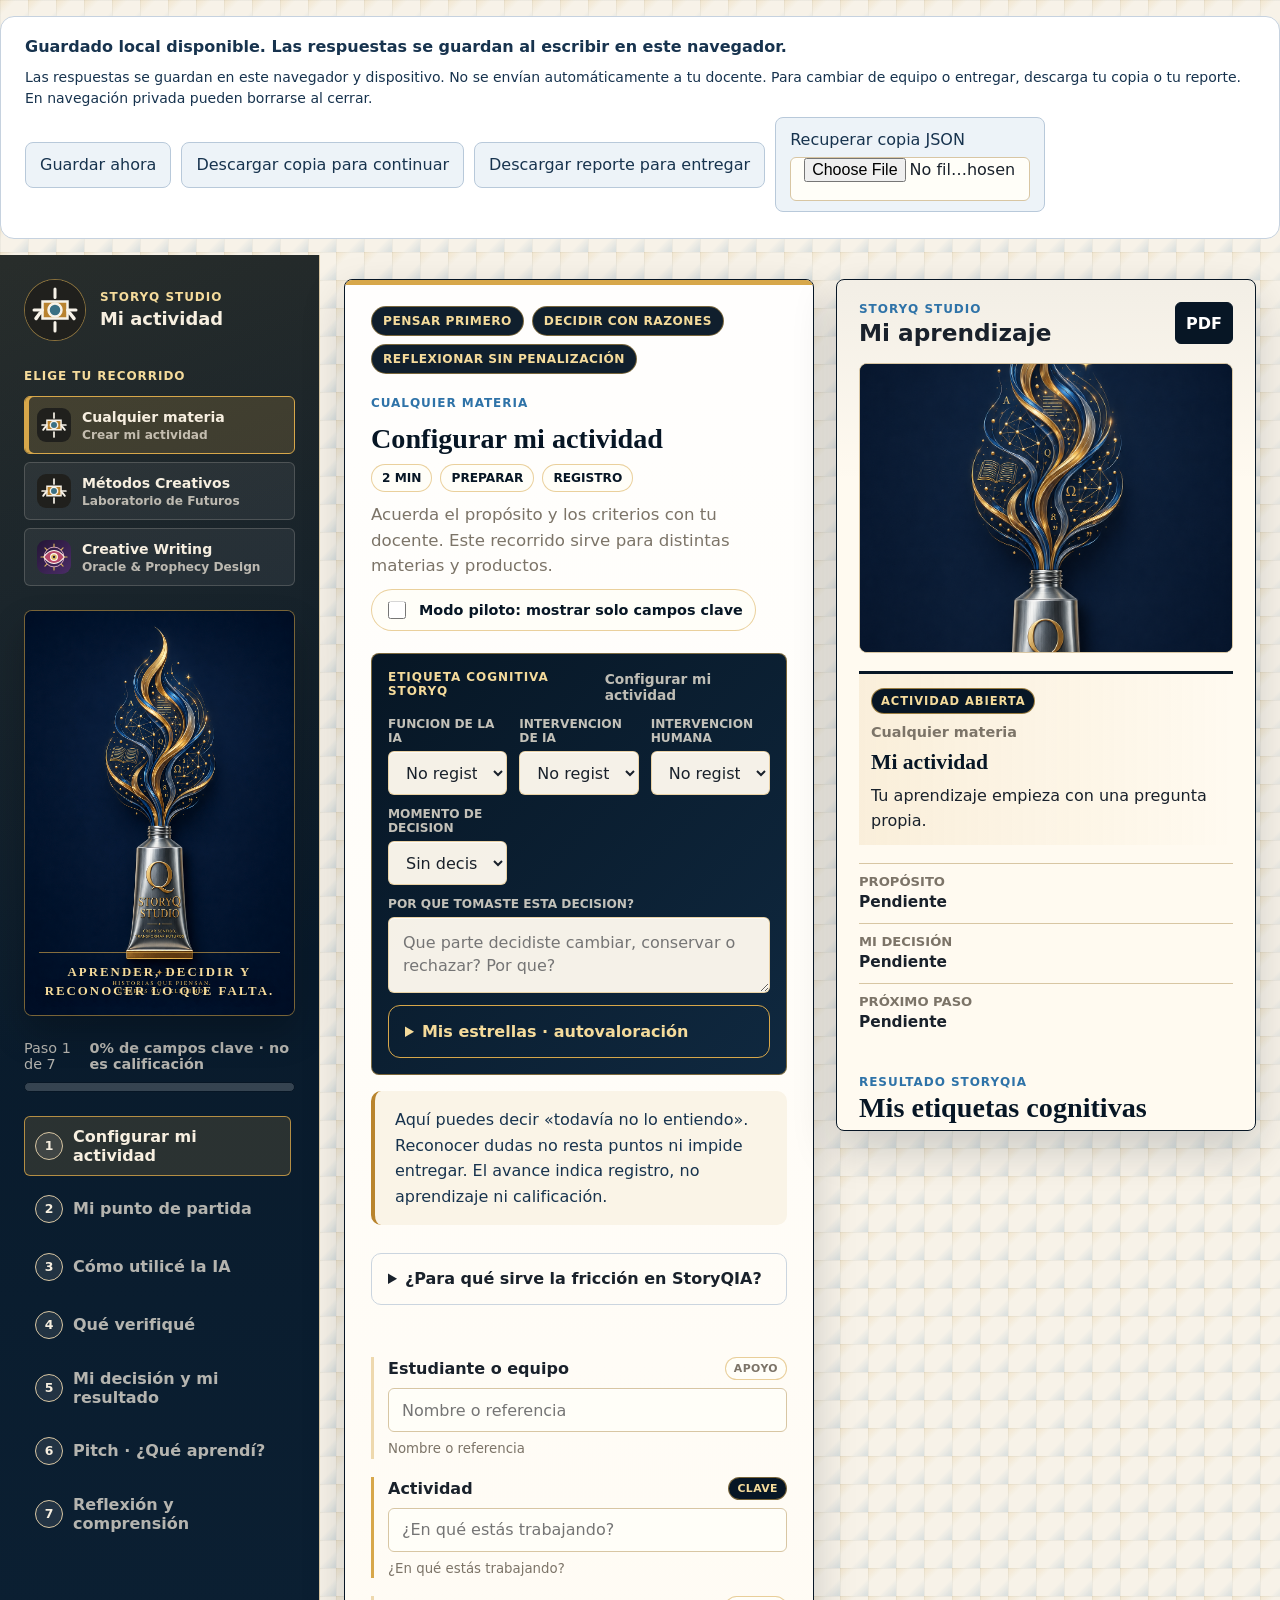
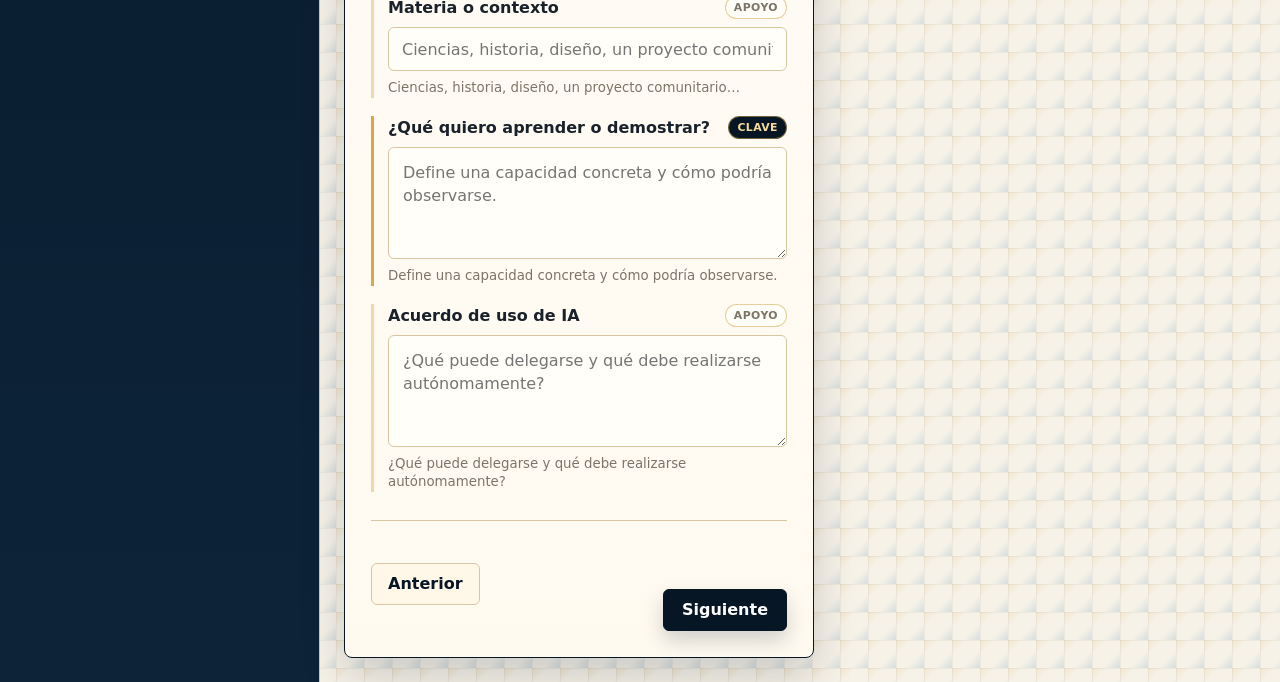
==== commit e317a049: "Simplify reflection flow and reuse existing evidence for concise final diagnosis" ====
--- a/index.html
+++ b/index.html
@@ -4,7 +4,7 @@
     <meta charset="utf-8">
     <meta name="viewport" content="width=device-width, initial-scale=1">
     <title>StoryQ Studio — Trazabilidad creativa</title>
-    <link rel="stylesheet" href="./styles.css?v=diagnosis1">
+    <link rel="stylesheet" href="./styles.css?v=simple1">
   </head>
   <body>
     <section class="save-panel" aria-label="Guardar y recuperar mi trabajo">
@@ -207,8 +207,8 @@
 
     <script src="./storage.js?v=save1"></script>
     <script src="./reflection.js?v=save1"></script>
-    <script src="./cognitive-diagnosis.js?v=diagnosis1"></script>
-    <script src="./cognitive-label.js?v=diagnosis1"></script>
-    <script src="./app.js?v=diagnosis1"></script>
+    <script src="./cognitive-diagnosis.js?v=simple1"></script>
+    <script src="./cognitive-label.js?v=simple1"></script>
+    <script src="./app.js?v=simple1"></script>
   </body>
 </html>
--- a/styles.css
+++ b/styles.css
@@ -1294,3 +1294,14 @@
 .diagnosis-row p,.automatic-diagnosis p { font-size: 14px; line-height: 1.6; }
 .diagnosis-row blockquote { margin: 12px 0; border-left: 3px solid #d7a74a; padding: 8px 12px; background: #f7f2e8; font-size: 13px; white-space: pre-wrap; overflow-wrap: anywhere; }
 @media print { .automatic-diagnosis { break-after: page; } .diagnosis-row { break-inside: avoid; } }
+
+.star-selectors { display:grid; grid-template-columns:repeat(2,minmax(0,1fr)); gap:12px; margin:14px 0; }
+.star-selectors .mini-field { min-width:0; }
+.diagnosis-row { padding:10px 0; }
+.diagnosis-row h4 { margin:6px 0; }
+.diagnosis-row p { margin:7px 0; }
+.diagnosis-row details { font-size:12px; }
+.diagnosis-review { padding:12px; border-top:1px solid #d7a74a; font-size:13px; line-height:1.7; }
+.report-archive { margin-top:20px; }
+@media (max-width:640px) { .star-selectors { grid-template-columns:1fr; } }
+@media print { .report-archive { display:none !important; } .automatic-diagnosis details { display:none; } }
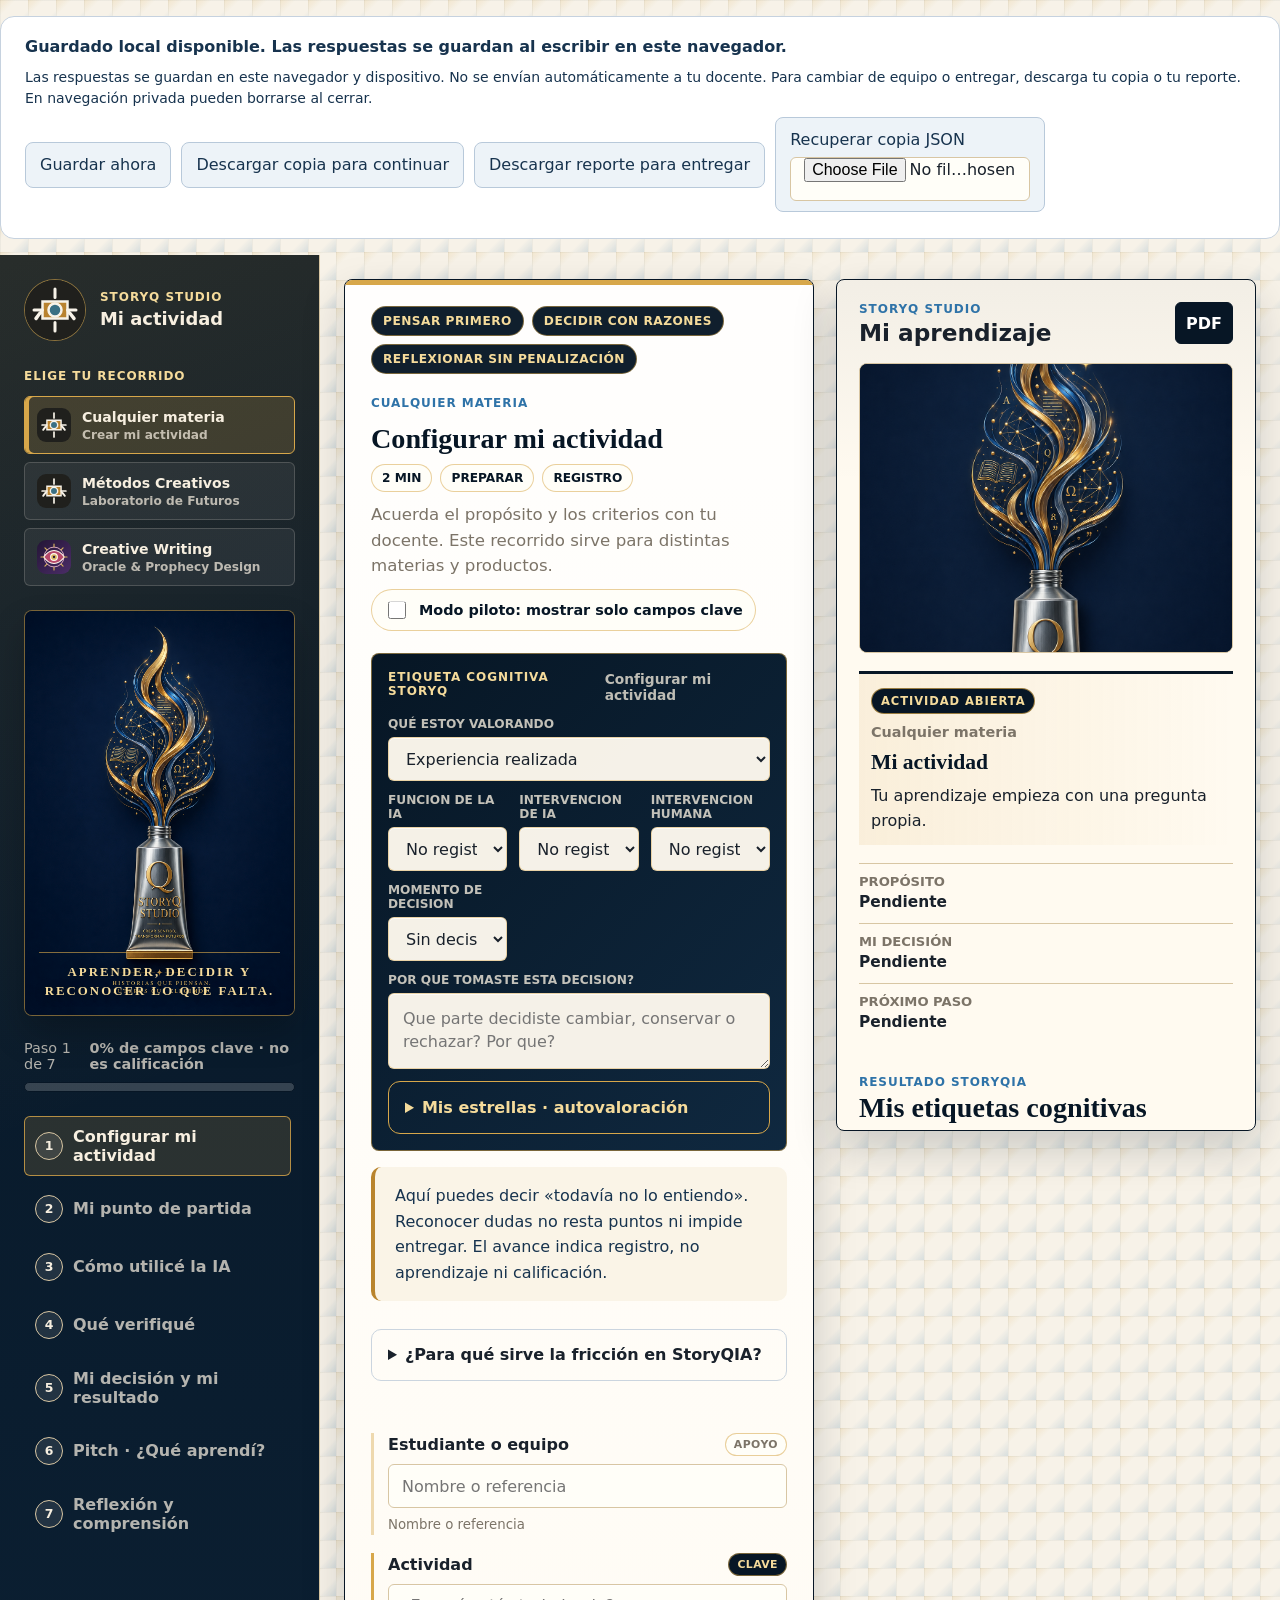
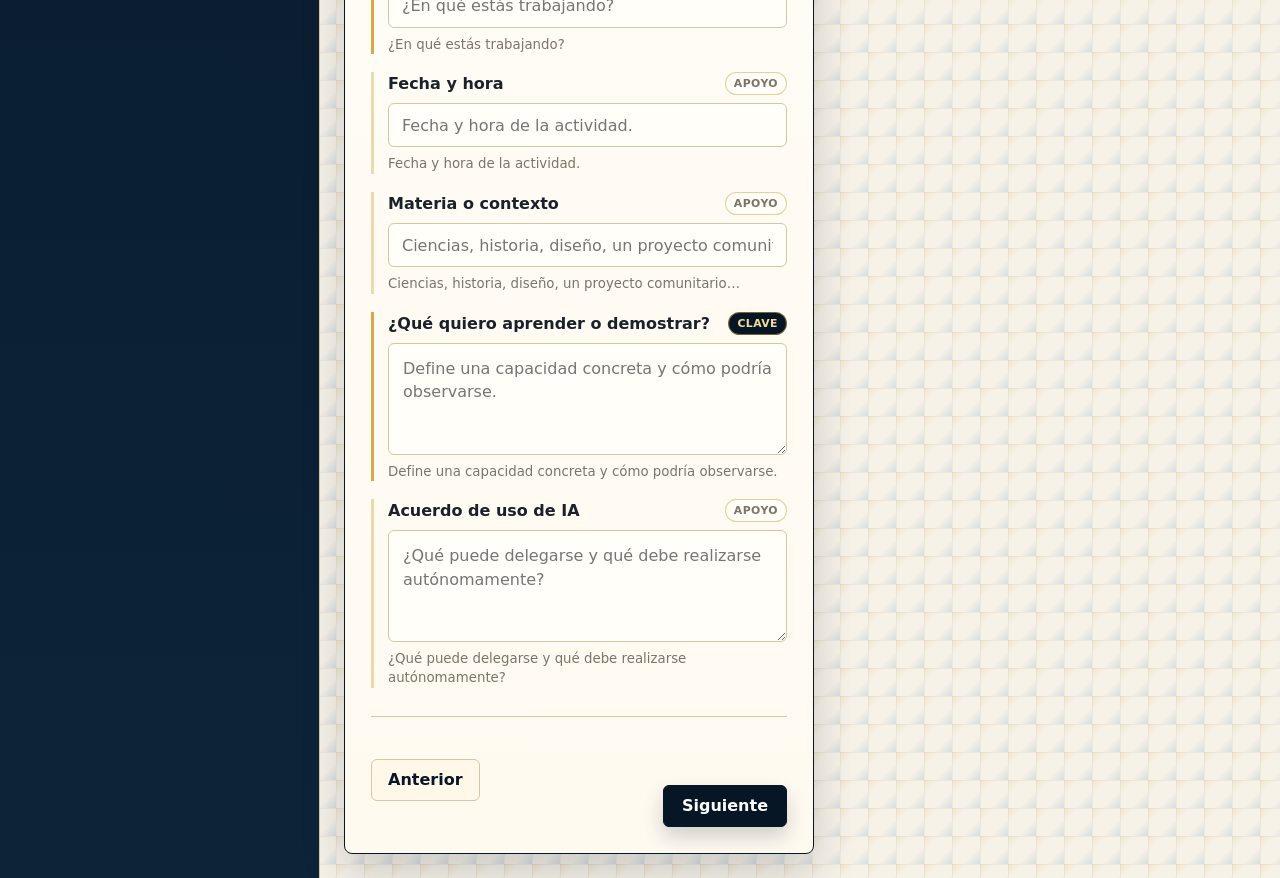
==== commit aebcc13f: "Consolidate one cognitive label with independent design and experience readings and declared index" ====
--- a/index.html
+++ b/index.html
@@ -4,7 +4,7 @@
     <meta charset="utf-8">
     <meta name="viewport" content="width=device-width, initial-scale=1">
     <title>StoryQ Studio — Trazabilidad creativa</title>
-    <link rel="stylesheet" href="./styles.css?v=simple1">
+    <link rel="stylesheet" href="./styles.css?v=unified1">
   </head>
   <body>
     <section class="save-panel" aria-label="Guardar y recuperar mi trabajo">
@@ -206,9 +206,9 @@
     </div>
 
     <script src="./storage.js?v=save1"></script>
-    <script src="./reflection.js?v=save1"></script>
-    <script src="./cognitive-diagnosis.js?v=simple1"></script>
-    <script src="./cognitive-label.js?v=simple1"></script>
-    <script src="./app.js?v=simple1"></script>
+    <script src="./reflection.js?v=unified1"></script>
+    <script src="./cognitive-diagnosis.js?v=unified1"></script>
+    <script src="./cognitive-label.js?v=unified1"></script>
+    <script src="./app.js?v=unified1"></script>
   </body>
 </html>
--- a/styles.css
+++ b/styles.css
@@ -1305,3 +1305,45 @@
 .report-archive { margin-top:20px; }
 @media (max-width:640px) { .star-selectors { grid-template-columns:1fr; } }
 @media print { .report-archive { display:none !important; } .automatic-diagnosis details { display:none; } }
+
+.star-guide { padding:12px; border:1px solid #d7a74a; border-radius:10px; margin-top:12px; }
+.star-guide ol { padding-left:22px; }
+.star-guide li { margin:10px 0; }
+.star-guide p { font-size:13px; margin:6px 0; }
+@media print {
+  @page { size:A4; margin:12mm; }
+  .report-labels .result-label { break-before:page; break-after:page; break-inside:avoid; grid-template-columns:18% minmax(0,1fr); }
+  .report-labels .result-label .label-content { padding:10px; }
+  .report-labels .result-label .label-box { padding:7px; margin:7px 0; }
+  .report-labels .result-label .label-box h4 { font-size:11px; margin:0 0 5px; }
+  .report-labels .result-label header h3 { font-size:22px; margin:3px 0; }
+  .report-labels .result-label header p { margin:5px 0; font-size:12px; }
+  .report-labels .result-label dt { font-size:9px; }
+  .report-labels .result-label dd { font-size:11px; margin:3px 0 7px; }
+  .report-labels .result-label .label-values li { padding:5px 0; font-size:11px; }
+  .report-labels .result-label .label-values strong { font-size:9px; }
+  .report-labels .result-label .rating-stars { display:inline; margin-right:6px; font-size:13px; }
+  .report-labels .result-label .label-box p { margin:6px 0; font-size:10px; line-height:1.4; }
+  .report-labels .result-label .label-note { font-size:9px !important; }
+  .report-labels .result-label .label-brand { padding:12px 7px; }
+  .report-labels .result-label .label-brand img { max-height:150px; width:auto; max-width:100%; }
+  .report-labels .result-label .label-brand p { font-size:12px; }
+  .report-labels .automatic-diagnosis { padding:12px; margin:0; break-before:page; }
+  .report-labels .automatic-diagnosis .diagnosis-row { padding:7px 0; margin:0; }
+  .report-labels .automatic-diagnosis .diagnosis-row p { font-size:11px; margin:4px 0; }
+  .report-labels .automatic-diagnosis .diagnosis-row h4 { font-size:12px; }
+  .report-labels .automatic-diagnosis > p { font-size:11px; }
+}
+
+@media print { .evidence-header { display:none; } .report-labels > .result-label:first-child { break-before:auto; } }
+
+.label-index > strong { font-size:28px; color:#b9842d; }
+.label-comparison { border:2px solid #d7a74a; border-radius:12px; padding:16px; margin:20px 0; background:#fffaf0; color:#102941; }
+.label-comparison table { width:100%; border-collapse:collapse; font-size:12px; }
+.label-comparison th,.label-comparison td { padding:8px; border-bottom:1px solid #d7a74a; text-align:left; }
+.label-comparison p { font-size:12px; line-height:1.5; }
+@media print { .label-comparison { break-before:page; break-after:page; } .report-labels .result-label .label-index { padding:6px; } .report-labels .result-label .label-index > strong { font-size:20px; } }
+
+.optional-comparison { margin:18px 0; border:1px solid #d7a74a; border-radius:10px; padding:12px; }
+.optional-comparison > summary { cursor:pointer; font-weight:700; }
+@media print { .optional-comparison:not([open]) { display:none; } .optional-comparison[open] { break-before:page; } }
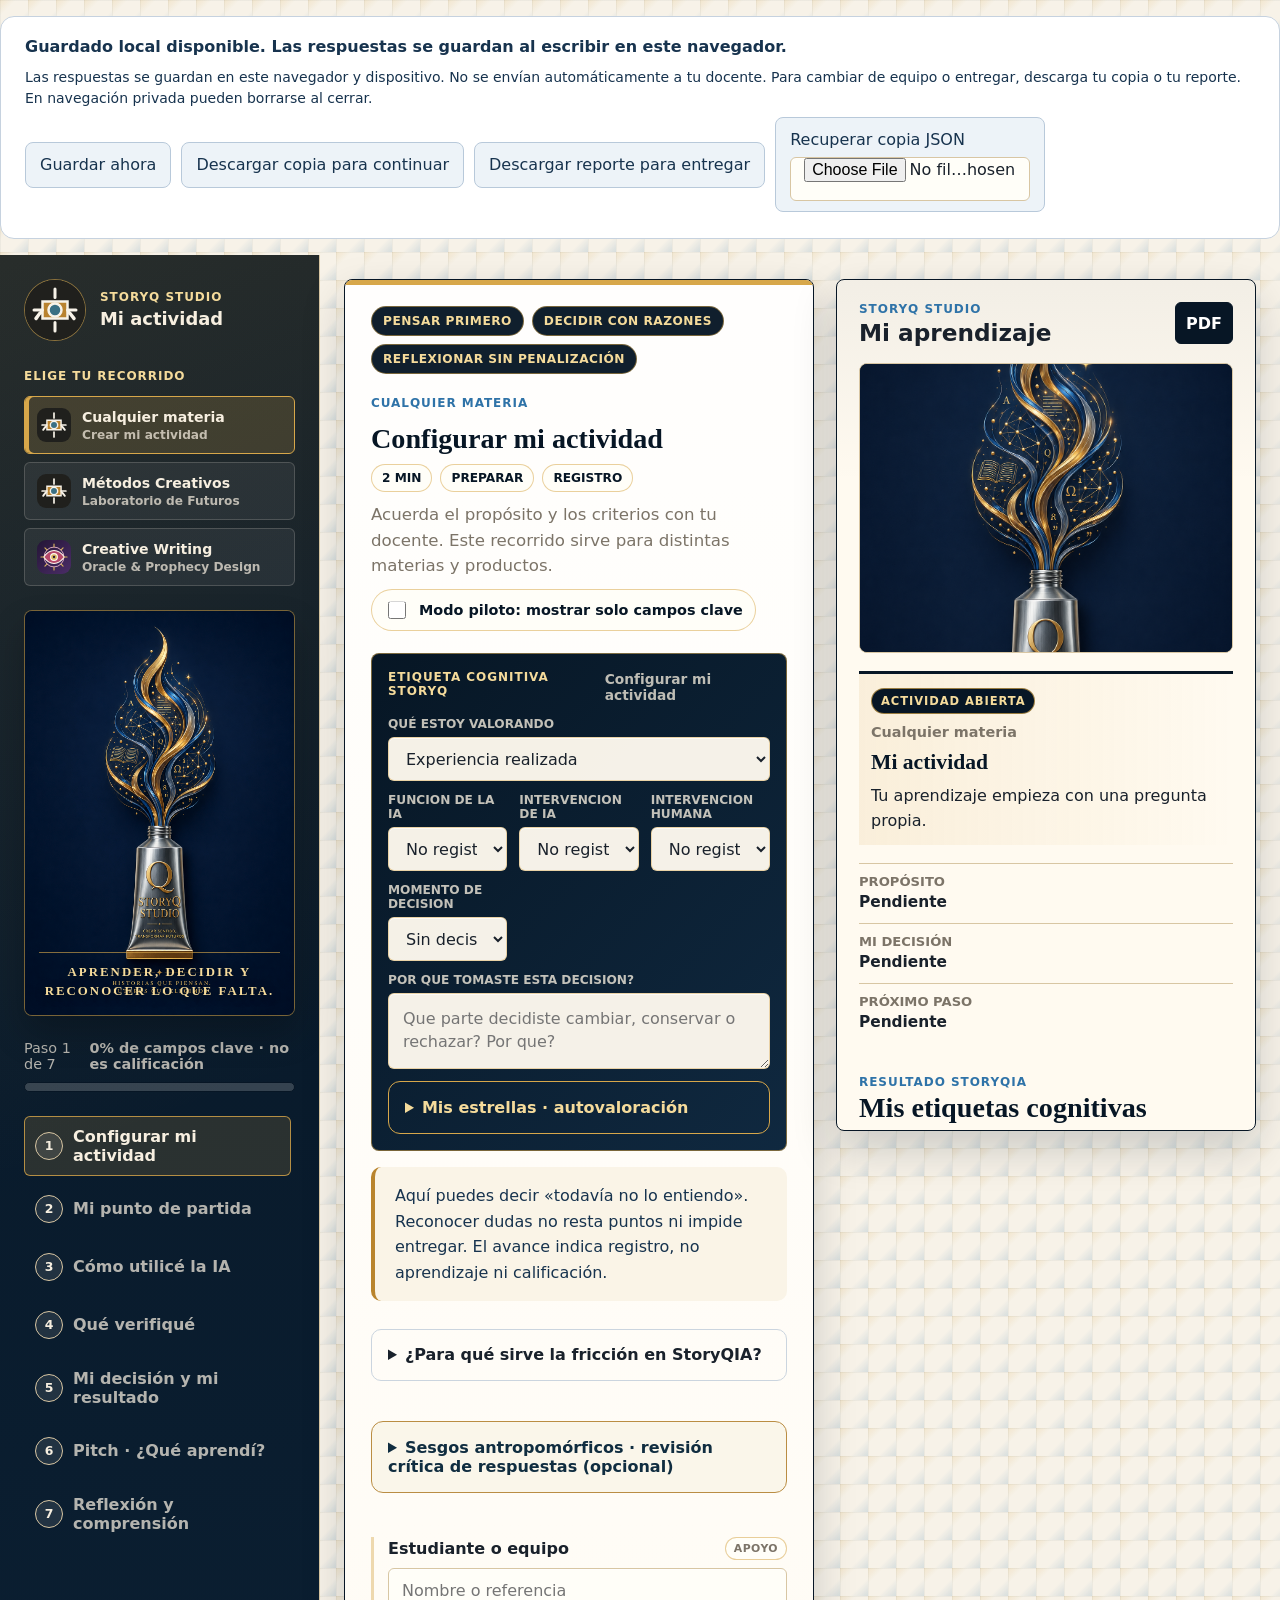
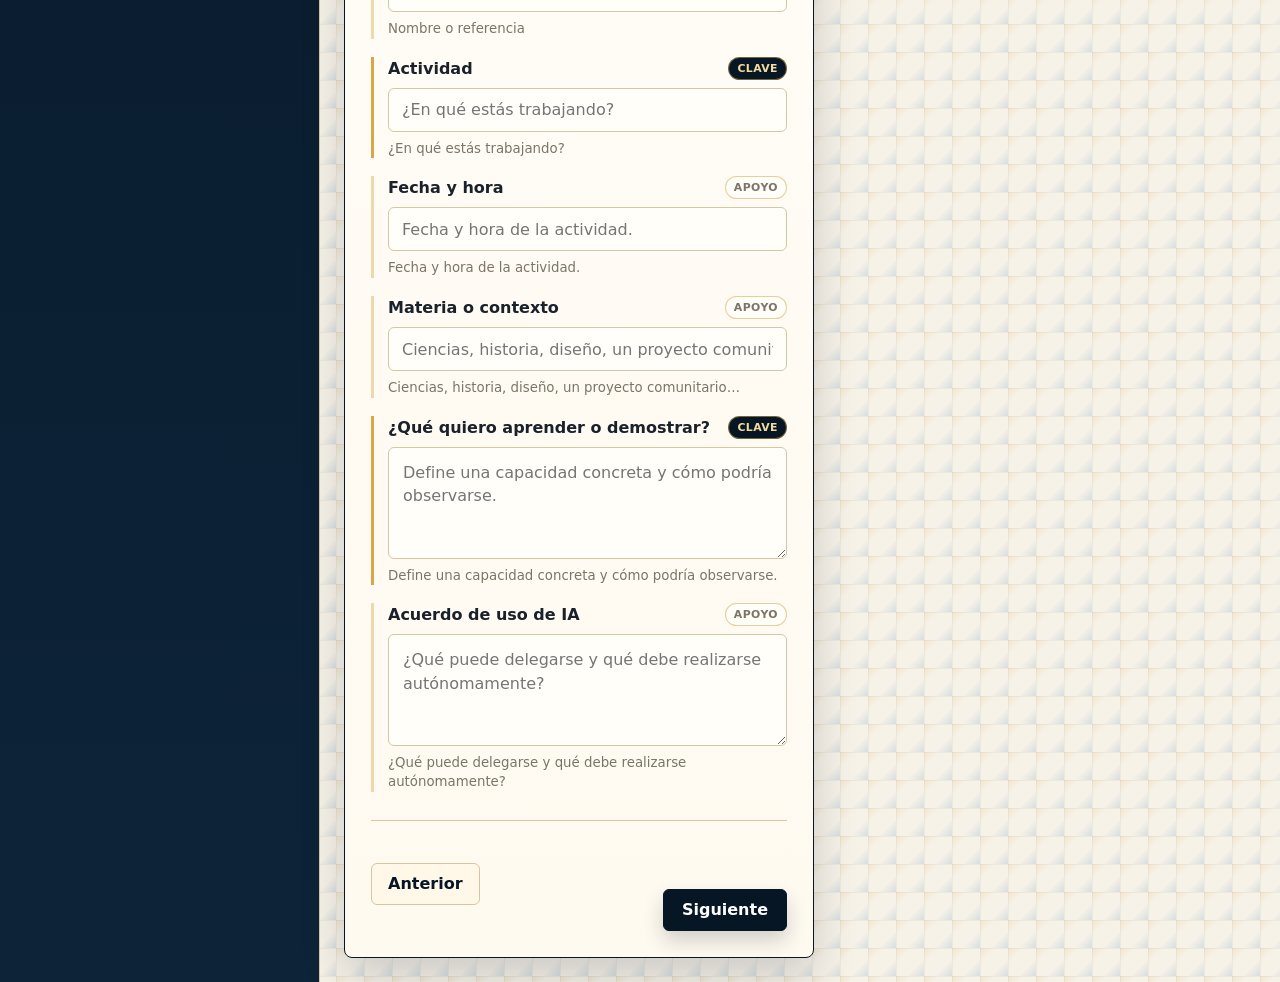
==== commit ae731685: "Integrate optional anthropomorphic-bias reflection into Studio, backups and reports" ====
--- a/index.html
+++ b/index.html
@@ -4,7 +4,7 @@
     <meta charset="utf-8">
     <meta name="viewport" content="width=device-width, initial-scale=1">
     <title>StoryQ Studio — Trazabilidad creativa</title>
-    <link rel="stylesheet" href="./styles.css?v=unified1">
+    <link rel="stylesheet" href="./styles.css?v=bias1">
   </head>
   <body>
     <section class="save-panel" aria-label="Guardar y recuperar mi trabajo">
@@ -92,6 +92,7 @@
 
           <p class="learning-promise">Aquí puedes decir «todavía no lo entiendo». Reconocer dudas no resta puntos ni impide entregar. El avance indica registro, no aprendizaje ni calificación.</p>
           <details class="friction-guide"><summary>¿Para qué sirve la fricción en StoryQIA?</summary><p>Reducimos obstáculos operativos, proponemos retos con propósito y conservamos pausas de protección. Un reto debe ajustarse a la persona, la actividad y los apoyos.</p><a href="./assets/taxonomia-friccion-storyq-v3.png" target="_blank" rel="noopener">Ver la taxonomía de la fricción</a></details>
+          <details id="biasReview" class="bias-review" lang="es"></details>
           <form id="stepForm" class="field-grid"></form>
 
           <div class="actions">
@@ -197,6 +198,8 @@
                 <button id="copyEvidenceBtn" class="ghost compact" type="button">Copiar datos</button>
               </div>
             </div>
+            <p class="label-note">StoryQ Studio registra el proceso en una bitácora y, a partir de ella, genera este reporte con tus etiquetas, decisiones y reflexiones.</p>
+            <details class="star-guide"><summary>RELATO · guía para conversar con IA</summary><p>Rol, Escenario, Logro, Antecedentes, Tipo y Optimización describen la anatomía del prompt. Su uso es orientativo, no obligatorio: puedes construir estos componentes durante la conversación. Optimizar implica revisar y decidir qué conservar, ajustar o descartar.</p></details>
             <div id="readableReport" class="readable-report"></div>
             <textarea id="evidenceText" readonly aria-label="Evidencia del laboratorio"></textarea>
             <p id="copyStatus" class="copy-status" aria-live="polite"></p>
@@ -206,9 +209,10 @@
     </div>
 
     <script src="./storage.js?v=save1"></script>
-    <script src="./reflection.js?v=unified1"></script>
-    <script src="./cognitive-diagnosis.js?v=unified1"></script>
-    <script src="./cognitive-label.js?v=unified1"></script>
-    <script src="./app.js?v=unified1"></script>
+    <script src="./reflection.js?v=bias1"></script>
+    <script src="./cognitive-diagnosis.js?v=bias1"></script>
+    <script src="./cognitive-label.js?v=bias1"></script>
+    <script src="./bias-review.js?v=bias1"></script>
+    <script src="./app.js?v=bias1"></script>
   </body>
 </html>
--- a/styles.css
+++ b/styles.css
@@ -1347,3 +1347,12 @@
 .optional-comparison { margin:18px 0; border:1px solid #d7a74a; border-radius:10px; padding:12px; }
 .optional-comparison > summary { cursor:pointer; font-weight:700; }
 @media print { .optional-comparison:not([open]) { display:none; } .optional-comparison[open] { break-before:page; } }
+
+/* Complementary review: no additional score or required fields. */
+.bias-review{margin:1rem 0;padding:1rem;border:1px solid #ba8d43;border-radius:12px;background:#faf6ea;color:#102d40;}
+.bias-review>summary{font-weight:700;cursor:pointer;}
+.bias-review label{display:block;margin-top:1rem;font-weight:600;}
+.bias-review textarea{display:block;box-sizing:border-box;width:100%;margin:.5rem 0;resize:vertical;}
+.bias-review li{margin:.8rem 0;}
+.bias-report{border:1px solid #ba8d43;border-radius:10px;padding:1rem;margin-top:1rem;overflow-wrap:anywhere;}
+@media print{.bias-review{display:none}.bias-report p{font-size:10pt;line-height:1.35}}
